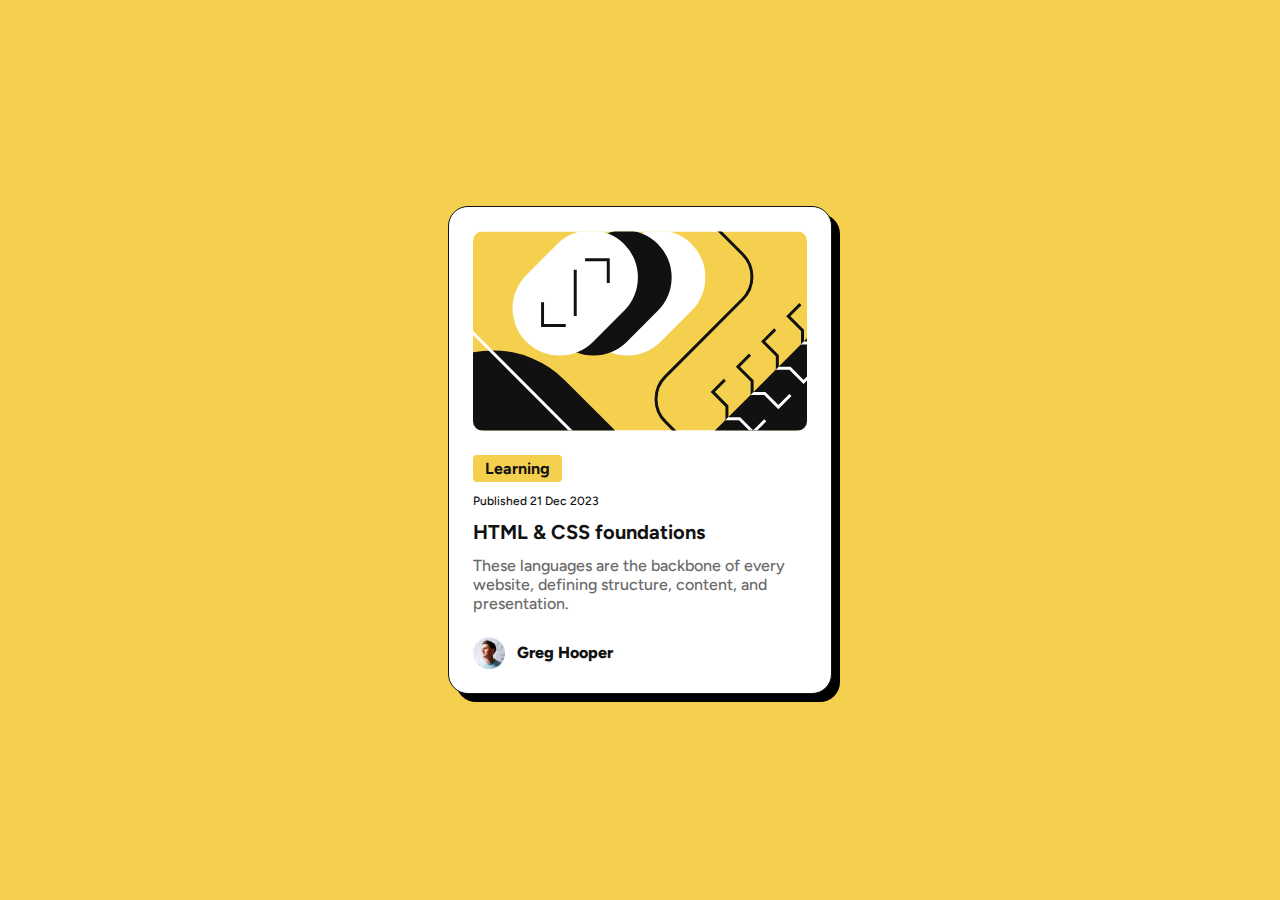
==== blog-preview-card/index.html @ 21b37cb3 "Add a new challenge to the repository" ====
<!DOCTYPE html>
<html lang="en">
  <head>
    <meta charset="UTF-8" />
    <meta name="viewport" content="width=device-width, initial-scale=1.0" />

    <link rel="preconnect" href="https://fonts.googleapis.com" />
    <link rel="preconnect" href="https://fonts.gstatic.com" crossorigin />
    <link
      href="https://fonts.googleapis.com/css2?family=Figtree:ital,wght@0,300..900;1,300..900&display=swap"
      rel="stylesheet"
    />

    <link
      rel="icon"
      type="image/png"
      sizes="32x32"
      href="./images/favicon-32x32.png"
    />

    <link rel="stylesheet" href="style.css" />

    <title>Frontend Mentor | Blog preview card</title>
  </head>
  <body>
    <article onclick="location.href='#'">
      <img
        src="./images/illustration-article.svg"
        alt="shapes and lines of different colors"
      />

      <strong class="tag">Learning</strong>
      <time datetime="2023-12-21">Published 21 Dec 2023</time>

      <h2><a href="#">HTML & CSS foundations</a></h2>

      <p>
        These languages are the backbone of every website, defining structure,
        content, and presentation.
      </p>

      <footer>
        <img src="./images/image-avatar.webp" alt="profile picture" />
        <p>Greg Hooper</p>
      </footer>
    </article>
  </body>
</html>
---- blog-preview-card/style.css ----
:root {
  --yellow: hsl(47, 88%, 63%);
  --white: hsl(0, 0%, 100%);
  --gray-500: hsl(0, 0%, 42%);
  --gray-950: hsl(0, 0%, 7%);
  --regular: 500;
  --bold: 800;
  --mobile-size: 327px;
  --desktop-size: 384px;
  --heading-color: var(--gray);
}

* {
  box-sizing: border-box;
}

body {
  font-family: "Figtree", serif;
  font-weight: var(--regular);
  color: var(--gray-950);
  background-color: var(--yellow);
  margin: 0;
  padding: 0;
  display: flex;
  justify-content: center;
  align-items: center;
  block-size: 100vh;
}

p,
h2 {
  margin: 0;
}

article {
  border-radius: 1.25rem;
  border: 0.0625rem solid var(--gray-950);
  box-shadow: 8px 8px #000;
  background-color: var(--white);
  inline-size: var(--mobile-size);
  display: flex;
  flex-direction: column;
  padding-inline: 1.5rem;
  padding-block: 1.5rem;

  &:hover,
  a:focus {
    --heading-color: var(--yellow);
    cursor: pointer;
  }

  > img {
    border-radius: 0.625rem;
    margin-block-end: 1.5rem;
  }

  .tag {
    background-color: var(--yellow);
    padding-inline: 0.75rem;
    padding-block: 0.25rem;
    border-radius: 0.25rem;
    margin-block-end: 0.75rem;
    align-self: flex-start;
  }

  time {
    display: block;
    margin-block-end: 0.75rem;
    font-size: 0.75rem;
  }

  h2 {
    font-size: 1.25rem;
    margin-block-end: 0.75rem;

    a {
      color: var(--heading-color);
      transition: color 150ms;
      text-decoration: none;
      outline-offset: 0.25rem;

      &:focus {
        outline: 0.25rem solid var(--yellow);
      }
    }
  }

  > p {
    color: var(--gray-500);
    margin-block-end: 1.5rem;
  }

  footer {
    display: flex;
    align-items: center;
    gap: 0.75rem;

    img {
      inline-size: 2rem;
    }

    p {
      font-weight: var(--bold);
    }
  }

  @media screen and (width > 375px) {
    inline-size: clamp(var(--mobile-size), 95%, var(--desktop-size));
  }
}
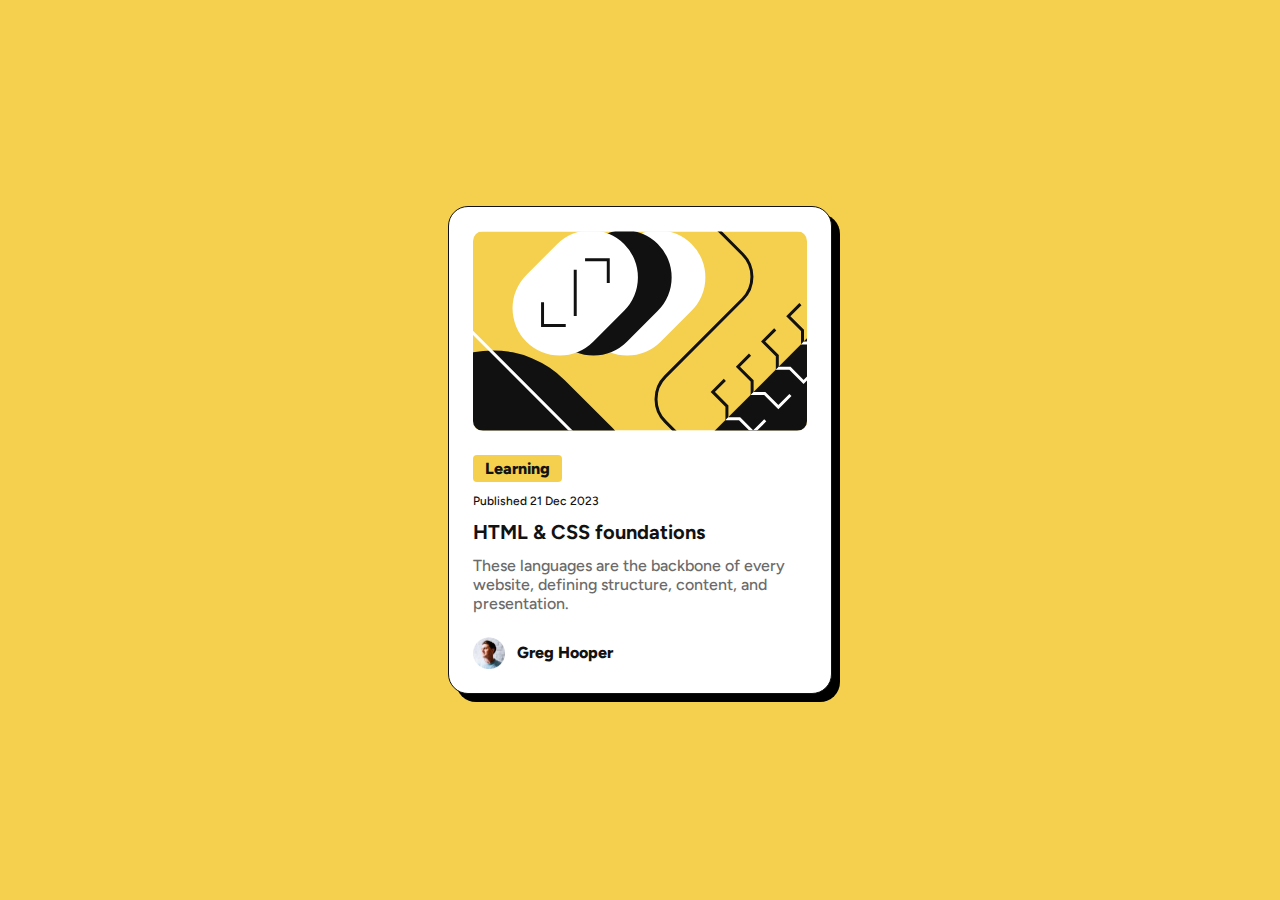
==== commit 54ab42e1: "Replace <strong> with <p> for better semantics and update styles" ====
--- a/blog-preview-card/index.html
+++ b/blog-preview-card/index.html
@@ -29,7 +29,7 @@
         alt="shapes and lines of different colors"
       />
 
-      <strong class="tag">Learning</strong>
+      <p class="tag">Learning</p>
       <time datetime="2023-12-21">Published 21 Dec 2023</time>
 
       <h2><a href="#">HTML & CSS foundations</a></h2>
--- a/blog-preview-card/style.css
+++ b/blog-preview-card/style.css
@@ -5,9 +5,9 @@
   --gray-950: hsl(0, 0%, 7%);
   --regular: 500;
   --bold: 800;
-  --mobile-size: 327px;
-  --desktop-size: 384px;
-  --heading-color: var(--gray);
+  --mobile-size: 20.5rem;
+  --desktop-size: 24rem;
+  --heading-color: var(--gray-950);
 }
 
 * {
@@ -42,11 +42,11 @@
   flex-direction: column;
   padding-inline: 1.5rem;
   padding-block: 1.5rem;
+  cursor: pointer;
 
   &:hover,
   a:focus {
     --heading-color: var(--yellow);
-    cursor: pointer;
   }
 
   > img {
@@ -61,6 +61,8 @@
     border-radius: 0.25rem;
     margin-block-end: 0.75rem;
     align-self: flex-start;
+    font-weight: var(--bold);
+    color: var(--gray-950);
   }
 
   time {
